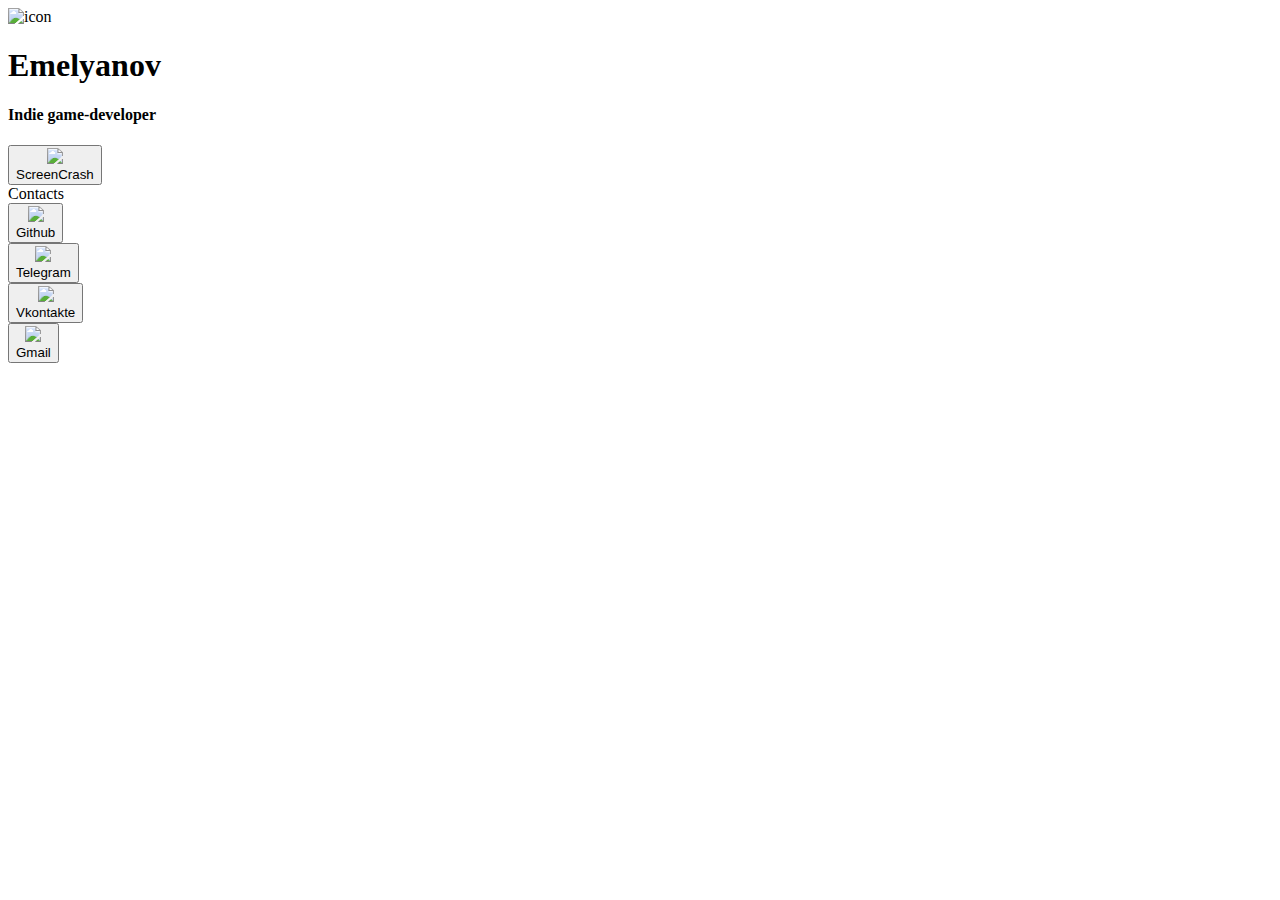
==== main.html @ 993f42b5 "Update main.html" ====
<!DOCTYPE html>
<html lang="en">
<head>
    <meta charset="UTF-8">
    <meta http-equiv="X-UA-Compatible" content="IE=edge">
    <meta name="viewport" content="width=device-width, initial-scale=1.0">
    <link rel="shortcut icon" href="/img/favicon.ico" type="image/x-icon">
    <link href="css/bootstrap.min.css" rel="stylesheet">
    <link href="css/style.css   " rel="stylesheet">
    <title>EmelyanovDev</title>
</head>
<body>
    <header>
        <div class="container">
            <div class="row">
                <div class="col-xl-4 col-sm-2"></div>
                <div class="col-xl-4 col-sm-8">
                    <img src="img/MainIcon.png" class="mx-auto d-block main-icon " alt="icon" width="128 px">
                    <h1 class="text-center text-white main-text title">Emelyanov</h1>
                    <h4 class="text-center text-white main-text subtitle">Indie game-developer</h4>
                </div>
                <div class="col-xl-4 col-sm-2"></div>
            </div>
        </div>
    </header>
    
    <div class="content">
        <div class="row">
            <div class="col-xxl-4 col-md-2 col-sm-0"></div>

            <div class="col-xxl-2 col-md-4 col-sm-6">
                <a href="https://play.google.com/store/apps/details?id=com.DefaultCompany.ScreenCrash" target="_blank">
                <button type="button" class="preview btn"><img src="/img/canva-photo-editor.png" width="230px"><br>ScreenCrash</button>
                </a>

            </div>      

            <div class="col-xxl-2 col-md-4 col-sm-6">
            </div>   

            <div class="col-xxl-4 col-md-2 col-sm-0"></div>
        </div>
    </div>

    <footer>
        <div class="row">
            <div class="col-12 contacts_title">Contacts</div>
        </div>
        <div class="row">
            <div class="col-xxl-4 col-md-2 col-sm-0">
            </div>
            <div class="col-xxl-1 col-md-2 col-sm-3">
                <a href="https://github.com/EmelyanovDev" target="_blank">
                <button type="button" class="contact btn"><img src="/img/GithubWhite.png" width="25px"><br>Github</button>
                </a>
            </div>
            <div class="col-xxl-1 col-md-2 col-sm-3">
                <a href="https://t.me/emelyanovDev">
                <button type="button" class="contact btn"><img src="/img/telegramwhite.png" width="25px"><br>Telegram</button>
                </a>
            </div>
            <div class="col-xxl-1 col-md-2 col-sm-3">
                <a href="https://vk.com/emelyanovdev" target="_blank">
                <button type="button" class="contact btn"><img src="/img/VkWhite.png" width="25px"><br>Vkontakte</button>
                </a>
            </div>
            <div class="col-xxl-1 col-md-2 col-sm-3">
                <a href="mailto:emelyanovdev@gmail.com">
                    <button type="button" class="contact btn"><img src="/img/GmailWhite.png" width="25px"><br>Gmail</button>
                </a>
            </div>
            <div class="col-xxl-4 col-md-2 col-sm-0">
            </div>
        </div>
    </footer>

    <script src="js/bootstrap.bundle.min.js"></script>
</body>
</html>
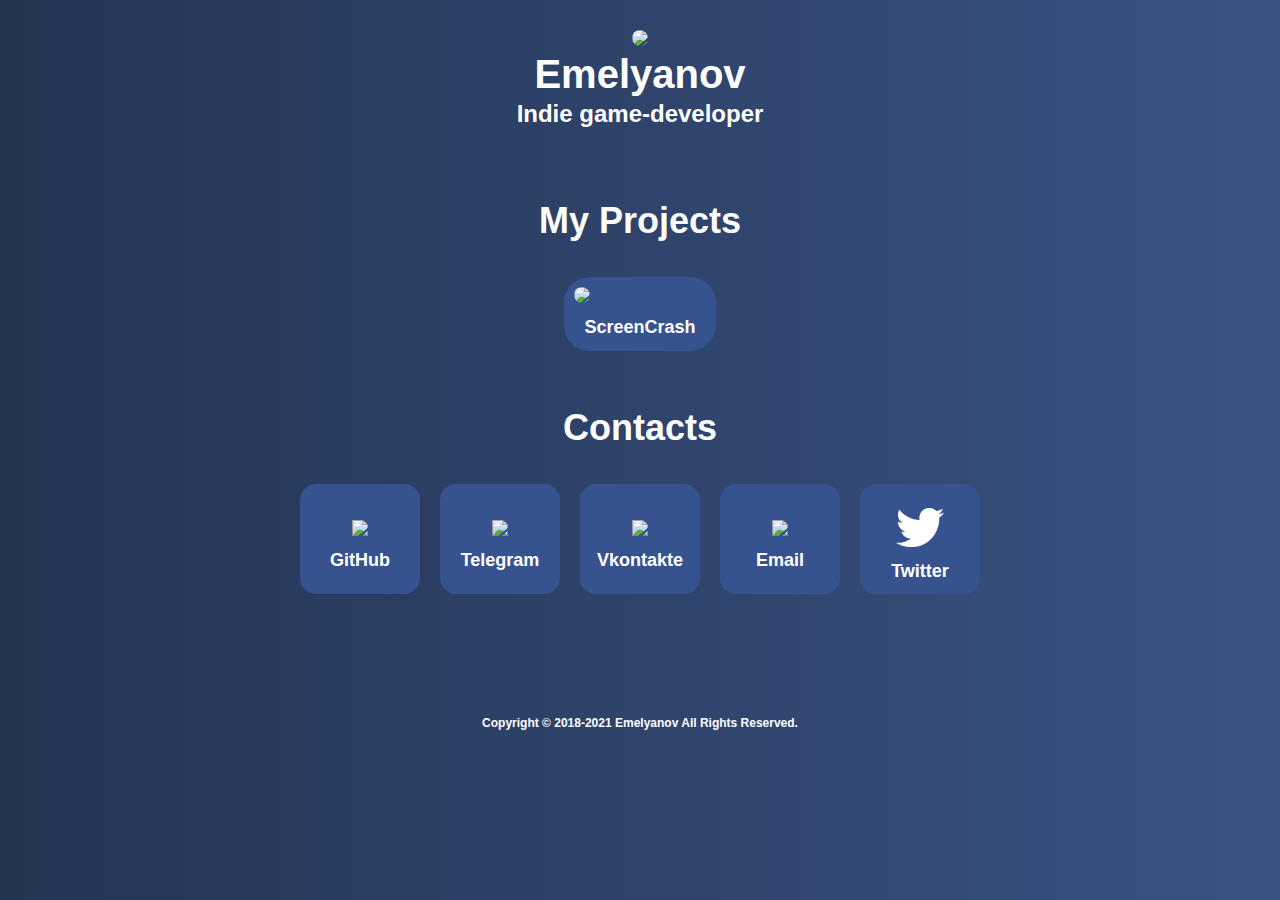
==== commit eb9bdea0: "change icon size, make hover to contacts, fix some margins, create twitter icon" ====
--- a/main.html
+++ b/main.html
@@ -4,76 +4,71 @@
     <meta charset="UTF-8">
     <meta http-equiv="X-UA-Compatible" content="IE=edge">
     <meta name="viewport" content="width=device-width, initial-scale=1.0">
-    <link rel="shortcut icon" href="/img/favicon.ico" type="image/x-icon">
-    <link href="css/bootstrap.min.css" rel="stylesheet">
-    <link href="css/style.css   " rel="stylesheet">
+    <link rel="shortcut icon" href="img/favicon.ico" type="image/x-icon">
+    <link rel="stylesheet" href="css/main.css">
     <title>EmelyanovDev</title>
 </head>
 <body>
-    <header>
-        <div class="container">
-            <div class="row">
-                <div class="col-xl-4 col-sm-2"></div>
-                <div class="col-xl-4 col-sm-8">
-                    <img src="img/MainIcon.png" class="mx-auto d-block main-icon " alt="icon" width="128 px">
-                    <h1 class="text-center text-white main-text title">Emelyanov</h1>
-                    <h4 class="text-center text-white main-text subtitle">Indie game-developer</h4>
+    <div class="wrapper">
+        <header class="header">
+            <img src="img/MainIcon.png" class="header--item"/>
+            <h1 class="header--item">Emelyanov</h1>
+            <h3 class="header--item">Indie game-developer</h3>
+        </header>
+        <main>
+            <div class="headline">
+                <h2>My Projects</h2>
+            </div>
+            <section class="content">
+                <div class="content--item">
+                    <a href="https://play.google.com/store/apps/details?id=com.DefaultCompany.ScreenCrash" target="_blank">
+                        <img src="img/canva-photo-editor.png"/>
+                        <h4>ScreenCrash</h4>
+                    </a>
                 </div>
-                <div class="col-xl-4 col-sm-2"></div>
+
+            </section>
+        </main>
+        <footer>
+            <div class="headline">
+                <h2>Contacts</h2>
             </div>
-        </div>
-    </header>
-    
-    <div class="content">
-        <div class="row">
-            <div class="col-xxl-4 col-md-2 col-sm-0"></div>
-
-            <div class="col-xxl-2 col-md-4 col-sm-6">
-                <a href="https://play.google.com/store/apps/details?id=com.DefaultCompany.ScreenCrash" target="_blank">
-                <button type="button" class="preview btn"><img src="/img/canva-photo-editor.png" width="230px"><br>ScreenCrash</button>
-                </a>
-
-            </div>      
-
-            <div class="col-xxl-2 col-md-4 col-sm-6">
-            </div>   
-
-            <div class="col-xxl-4 col-md-2 col-sm-0"></div>
-        </div>
+            <section class="contact">
+                <div class="contact--item">
+                    <a href="https://github.com/EmelyanovDev" target="_blank">
+                        <img src="img/GithubWhite.png"/>
+                        <h4>GitHub</h4>
+                    </a>
+                </div>
+                <div class="contact--item">
+                    <a href="https://t.me/emelyanovDev" target="_blank">
+                        <img src="img/TelegramWhite.png"/>
+                        <h4>Telegram</h4>
+                    </a>
+                </div>
+                <div class="contact--item">
+                    <a href="https://vk.com/emelyanovdev" target="_blank">
+                        <img src="img/VkWhite.png"/>
+                        <h4>Vkontakte</h4>
+                    </a>
+                </div>
+                <div class="contact--item">
+                    <a href="mailto:emelyanovdev@gmail.com" target="_blank">
+                        <img src="img/GmailWhite.png"/>
+                        <h4>Email</h4>
+                    </a>
+                </div>
+                <div class="contact--item">
+                    <a href="https://twitter.com/EmelyanovDev" target="_blank">
+                        <img src="img/twitter.png"/>
+                        <h4>Twitter</h4>
+                    </a>
+                </div>
+            </section>
+            <div class="copyright">
+                <span>Copyright © 2018-2021 Emelyanov All Rights Reserved.</span>
+            </div>
+        </footer>
     </div>
-
-    <footer>
-        <div class="row">
-            <div class="col-12 contacts_title">Contacts</div>
-        </div>
-        <div class="row">
-            <div class="col-xxl-4 col-md-2 col-sm-0">
-            </div>
-            <div class="col-xxl-1 col-md-2 col-sm-3">
-                <a href="https://github.com/EmelyanovDev" target="_blank">
-                <button type="button" class="contact btn"><img src="/img/GithubWhite.png" width="25px"><br>Github</button>
-                </a>
-            </div>
-            <div class="col-xxl-1 col-md-2 col-sm-3">
-                <a href="https://t.me/emelyanovDev">
-                <button type="button" class="contact btn"><img src="/img/telegramwhite.png" width="25px"><br>Telegram</button>
-                </a>
-            </div>
-            <div class="col-xxl-1 col-md-2 col-sm-3">
-                <a href="https://vk.com/emelyanovdev" target="_blank">
-                <button type="button" class="contact btn"><img src="/img/VkWhite.png" width="25px"><br>Vkontakte</button>
-                </a>
-            </div>
-            <div class="col-xxl-1 col-md-2 col-sm-3">
-                <a href="mailto:emelyanovdev@gmail.com">
-                    <button type="button" class="contact btn"><img src="/img/GmailWhite.png" width="25px"><br>Gmail</button>
-                </a>
-            </div>
-            <div class="col-xxl-4 col-md-2 col-sm-0">
-            </div>
-        </div>
-    </footer>
-
-    <script src="js/bootstrap.bundle.min.js"></script>
 </body>
 </html>
--- a/css/main.css
+++ b/css/main.css
@@ -0,0 +1,253 @@
+@font-face {
+  font-family: 'M PLUS Rounded 1c';
+  font-style: normal;
+  font-weight: 700;
+  font-display: swap;
+  src: url(https://fonts.gstatic.com/s/mplusrounded1c/v10/VdGBAYIAV6gnpUpoWwNkYvrugw9RuM064ZsK.ttf) format('truetype');
+}
+/*************************** Сброс стилей *****************************/
+html,
+body,
+div,
+span,
+object,
+iframe,
+h1,
+h2,
+h3,
+h4,
+h5,
+h6,
+p,
+blockquote,
+pre,
+abbr,
+address,
+cite,
+code,
+del,
+dfn,
+em,
+img,
+ins,
+kbd,
+q,
+samp,
+small,
+strong,
+sub,
+sup,
+var,
+b,
+i,
+dl,
+dt,
+dd,
+ol,
+ul,
+li,
+fieldset,
+form,
+label,
+legend,
+table,
+caption,
+tbody,
+tfoot,
+thead,
+tr,
+th,
+td,
+article,
+aside,
+canvas,
+details,
+figcaption,
+figure,
+footer,
+header,
+menu,
+nav,
+section,
+summary,
+time,
+mark,
+audio,
+video {
+  margin: 0;
+  padding: 0;
+  border: 0;
+  outline: 0;
+  font-size: 100%;
+  background: transparent;
+}
+body {
+  line-height: 1;
+  background-color: #222;
+}
+article,
+aside,
+details,
+figcaption,
+figure,
+footer,
+header,
+menu,
+nav,
+section {
+  display: block;
+}
+nav ul {
+  list-style: none;
+}
+blockquote,
+q {
+  quotes: none;
+}
+blockquote:before,
+blockquote:after,
+q:before,
+q:after {
+  content: '';
+}
+a {
+  margin: 0;
+  padding: 0;
+  font-size: 100%;
+  vertical-align: baseline;
+  background: transparent;
+  text-decoration: none;
+  color: black;
+}
+body {
+  background: linear-gradient(90deg, #253453 0%, #395383 100%);
+}
+.wrapper {
+  max-width: 1200px;
+  margin: 30px auto 100px auto;
+  display: flex;
+  flex-direction: column;
+}
+.header {
+  margin-bottom: 30px;
+  display: flex;
+  flex-direction: column;
+  justify-content: center;
+}
+.header > img {
+  max-width: 128px;
+  max-height: 128px;
+  border-radius: 16px;
+}
+.header--item {
+  align-self: center;
+  margin-bottom: 8px;
+}
+
+h1 {
+  font-family: 'M PLUS Rounded 1c', sans-serif;
+  font-weight: 700;
+  font-size: 40px;
+  font-style: none;
+  color: #fff;
+}
+h2 {
+  font-family: 'M PLUS Rounded 1c', sans-serif;
+  font-weight: 700;
+  font-size: 36px;
+  font-style: none;
+  color: #fff;
+}
+h3 {
+  font-family: 'M PLUS Rounded 1c', sans-serif;
+  font-weight: 700;
+  font-size: 24px;
+  font-style: none;
+  color: #fff;
+}
+h4 {
+  font-family: 'M PLUS Rounded 1c', sans-serif;
+  font-weight: 700;
+  font-size: 18px;
+  font-style: none;
+  color: #fff;
+}
+.headline {
+  padding: 9px 0 8px 0;
+  border-radius: 16px;
+  margin: 30px 0 10px 0;
+  text-align: center;
+}
+.content {
+  padding: 10px;
+  display: flex;
+  flex-wrap: wrap;
+  justify-content: center;
+}
+.content--item {
+  background-color: rgba(55, 83, 143, 1);
+  padding: 10px;
+  margin: 10px;
+  border-radius: 26px;
+  transition: 0.1s;
+}
+.content--item:hover {
+  background-color: rgba(55, 83, 143, 0.5);
+}
+.content--item > a > img {
+  border-radius: 16px;
+  max-width: 300px;
+  max-height: 300px;
+}
+.content--item > a > h4 {
+  margin: 12px 10px 5px 10px;
+  text-align: center;
+}
+.contact {
+  padding: 10px;
+  display: flex;
+  flex-wrap: wrap;
+  justify-content: center;
+}
+.contact--item {
+  background-color: rgba(55, 83, 143, 1);
+  border-radius: 16px;
+  width: 120px;
+  height: 110px;
+  margin: 10px;
+  display: flex;
+  flex-direction: column;
+  justify-content: center;
+  transition: 0.1s;
+}
+.contact--item > a {
+  display: flex;
+  flex-direction: column;
+  justify-content: center;
+  padding: 10px;
+}
+.contact--item:hover{
+  background-color: rgba(55, 83, 143, 0.5);
+}
+.contact--item > a > img {
+  max-width: 48px;
+  max-height: 48px;
+  padding: 10px;
+  align-self: center;
+}
+.contact--item > a > h4 {
+  margin-top: 5px;
+  align-self: center;
+}
+.copyright {
+  text-align: center;
+  margin-top: 100px ;
+}
+.copyright > span {
+  font-family: 'M PLUS Rounded 1c', sans-serif;
+  font-weight: 700;
+  font-size: 12px;
+  font-style: none;
+  color: #fff;
+}
+/*# sourceMappingURL=main.css.map */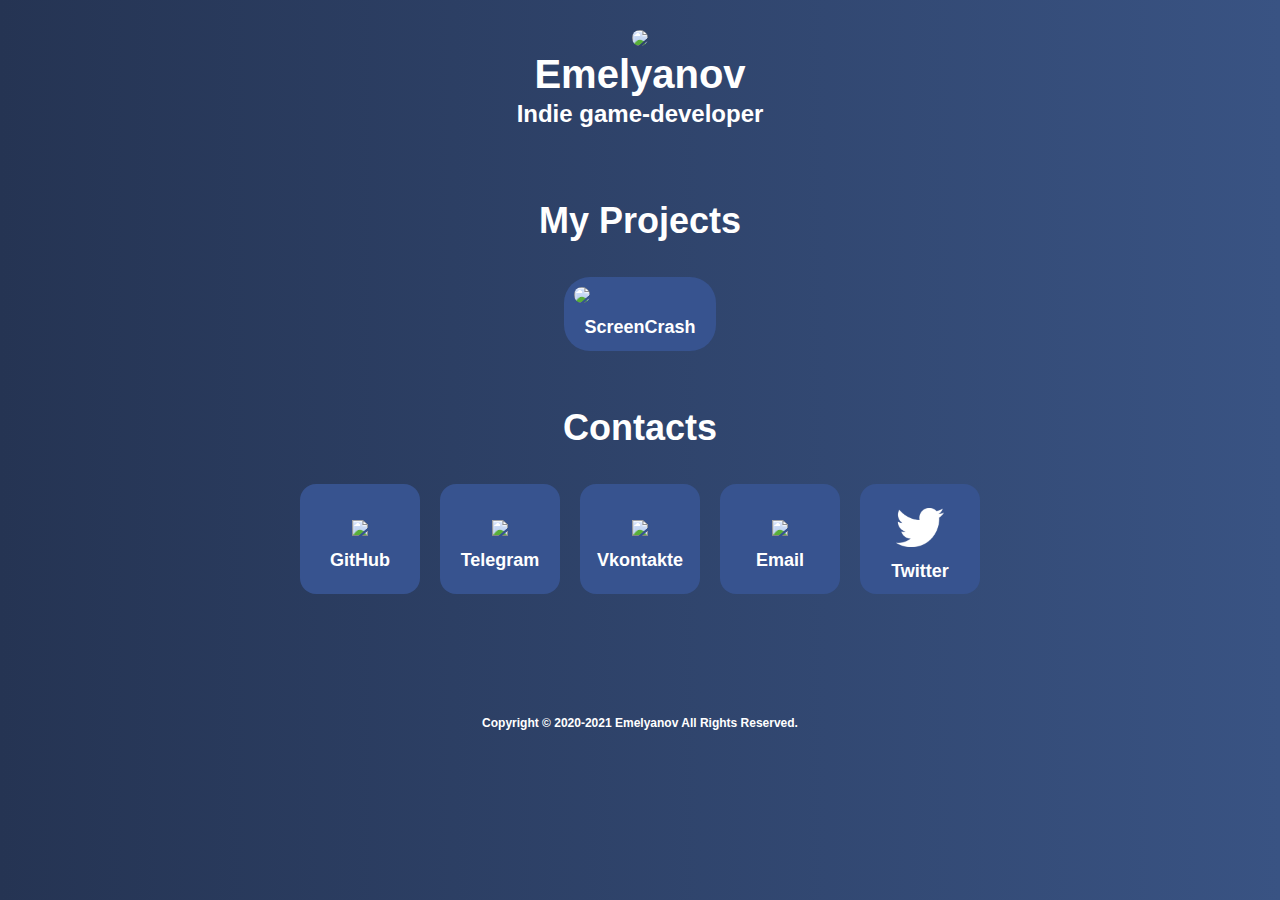
==== commit 779952d8: "change email" ====
--- a/main.html
+++ b/main.html
@@ -53,7 +53,7 @@
                     </a>
                 </div>
                 <div class="contact--item">
-                    <a href="mailto:emelyanovdev@gmail.com" target="_blank">
+                    <a href="mailto:emelyanovgamedev@gmail.com" target="_blank">
                         <img src="img/GmailWhite.png"/>
                         <h4>Email</h4>
                     </a>
@@ -66,7 +66,7 @@
                 </div>
             </section>
             <div class="copyright">
-                <span>Copyright © 2018-2021 Emelyanov All Rights Reserved.</span>
+                <span>Copyright © 2020-2021 Emelyanov All Rights Reserved.</span>
             </div>
         </footer>
     </div>
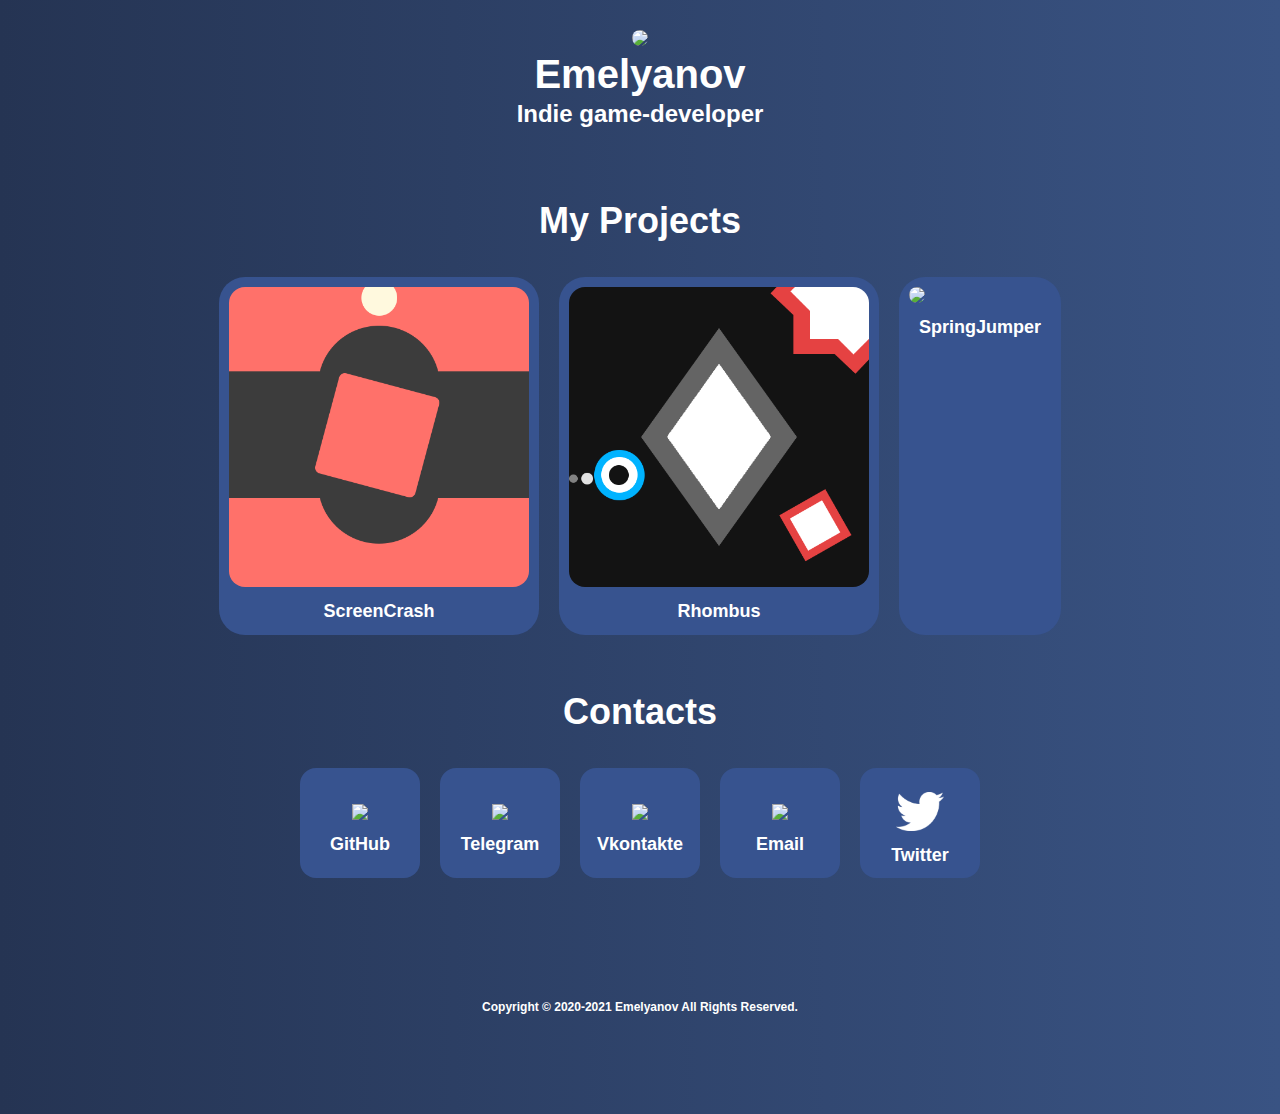
==== commit 06bed3d4: "Add rhombus" ====
--- a/main.html
+++ b/main.html
@@ -22,12 +22,24 @@
             <section class="content">
                 <div class="content--item">
                     <a href="https://play.google.com/store/apps/details?id=com.DefaultCompany.ScreenCrash" target="_blank">
-                        <img src="img/canva-photo-editor.png"/>
+                        <img src="img/ScreenCrash.png"/>
                         <h4>ScreenCrash</h4>
                     </a>
                 </div>
-
+                <div class="content--item">
+                    <a href="https://play.google.com/store/apps/details?id=com.DefaultCompany.Rhombus" target="_blank">
+                        <img src="img/Rhombus.png"/>
+                        <h4>Rhombus</h4>
+                    </a>
+                </div>
+                <div class="content--item">
+                    <a href="https://play.google.com/store/apps/details?id=com.Emelyanov.SpringJumper" target="_blank">
+                        <img src="img/SpringJumper.png"/>
+                        <h4>SpringJumper</h4>
+                    </a>
+                </div>
             </section>
+            
         </main>
         <footer>
             <div class="headline">
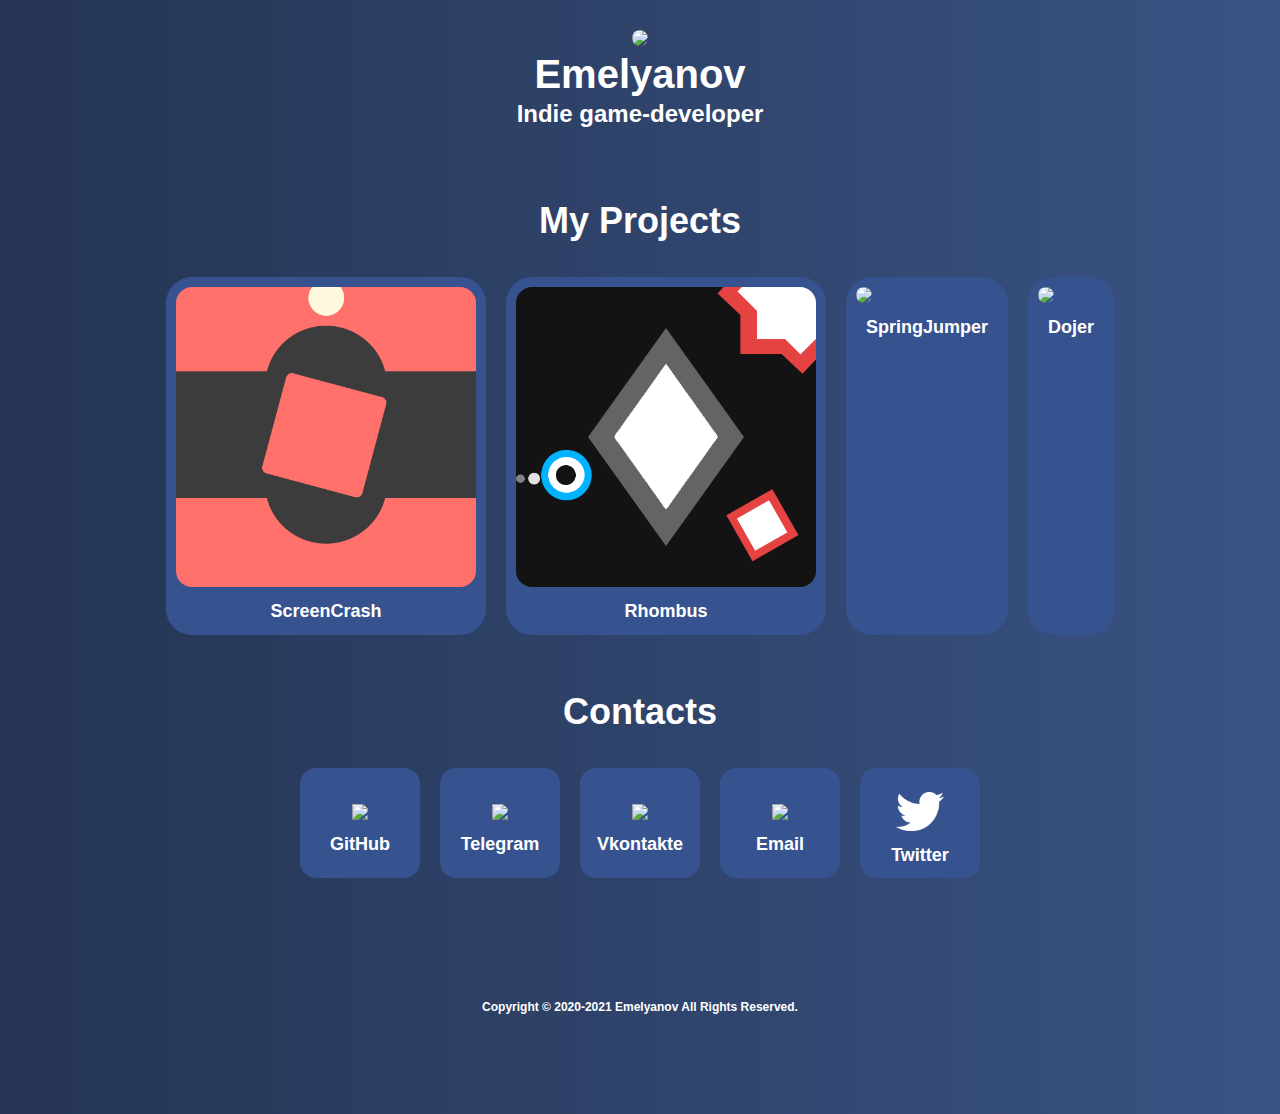
==== commit 83b8dfee: "fix nickname" ====
--- a/main.html
+++ b/main.html
@@ -36,6 +36,12 @@
                     <a href="https://play.google.com/store/apps/details?id=com.Emelyanov.SpringJumper" target="_blank">
                         <img src="img/SpringJumper.png"/>
                         <h4>SpringJumper</h4>
+                    </a>
+                </div>
+                <div class="content--item">
+                    <a href="https://play.google.com/store/apps/details?id=com.Emelyanov.Dojer" target="_blank">
+                        <img src="img/Dojer.png"/>
+                        <h4>Dojer</h4>
                     </a>
                 </div>
             </section>
